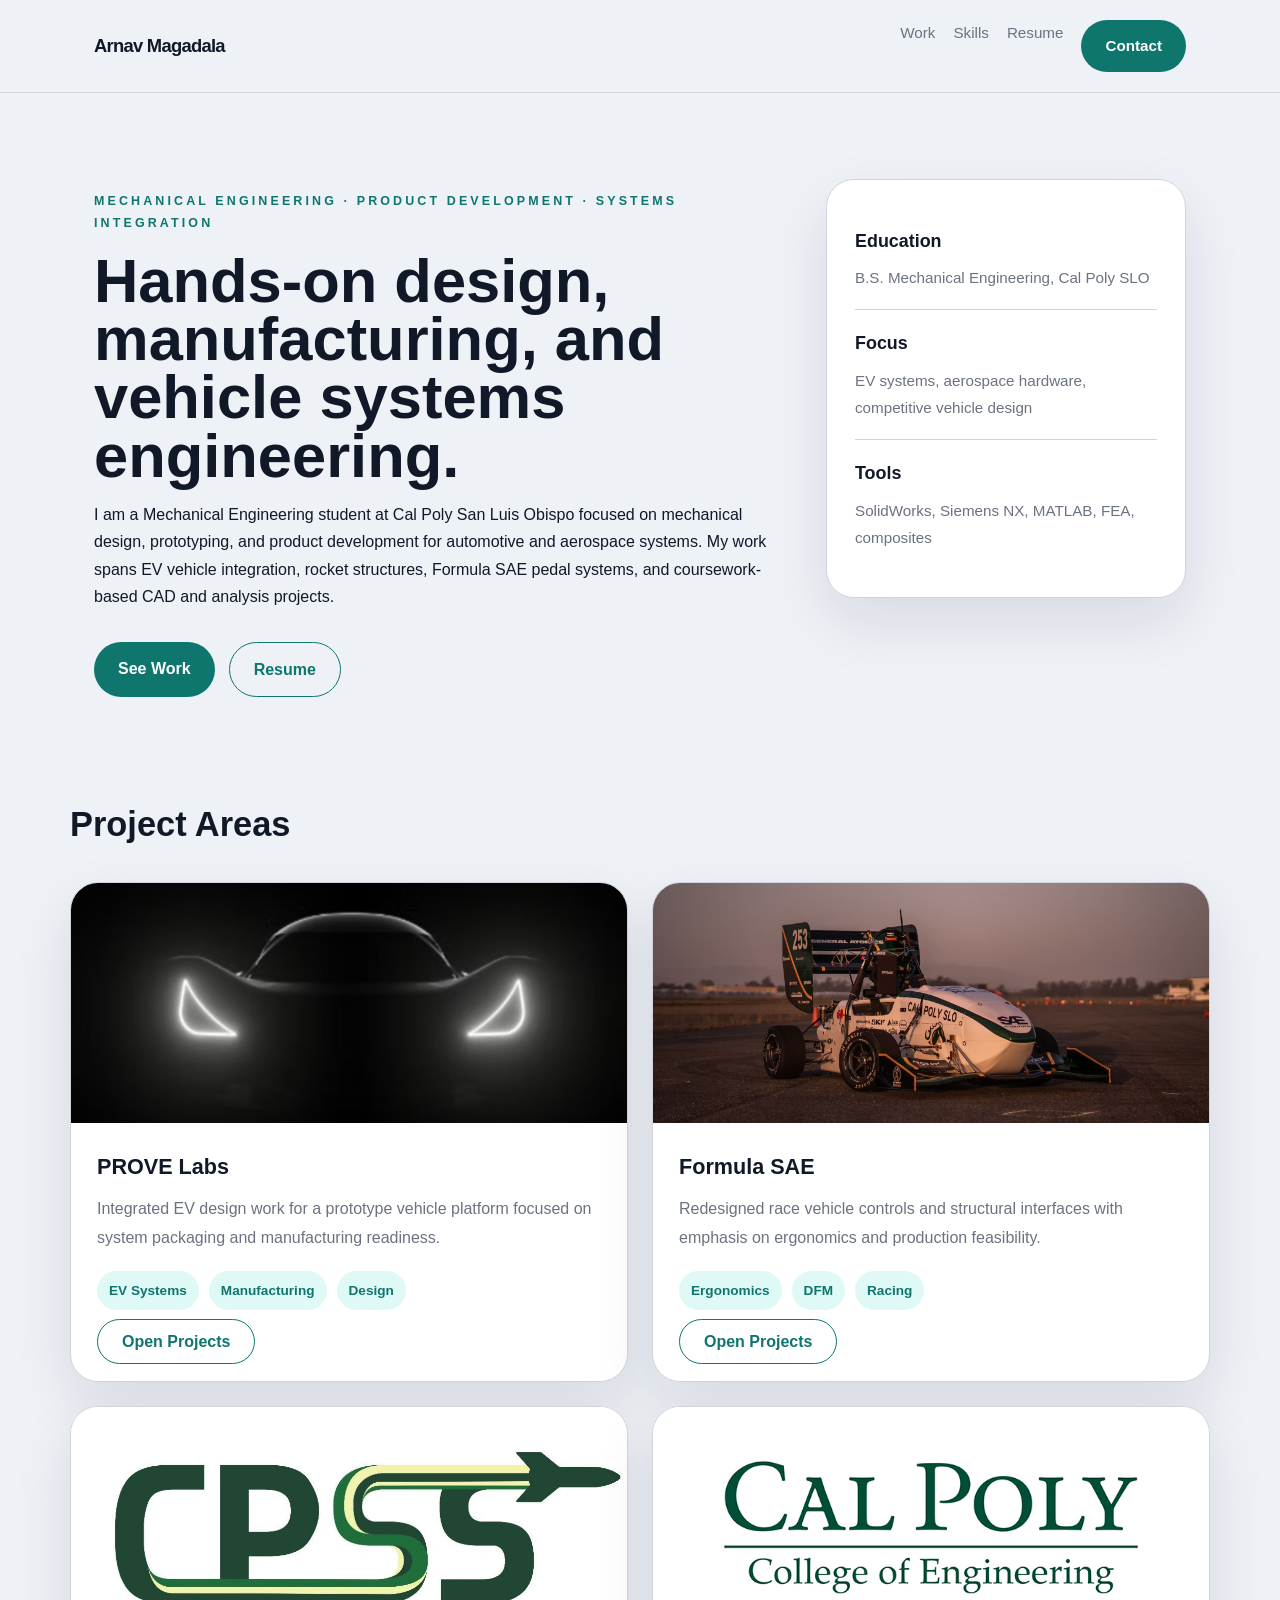
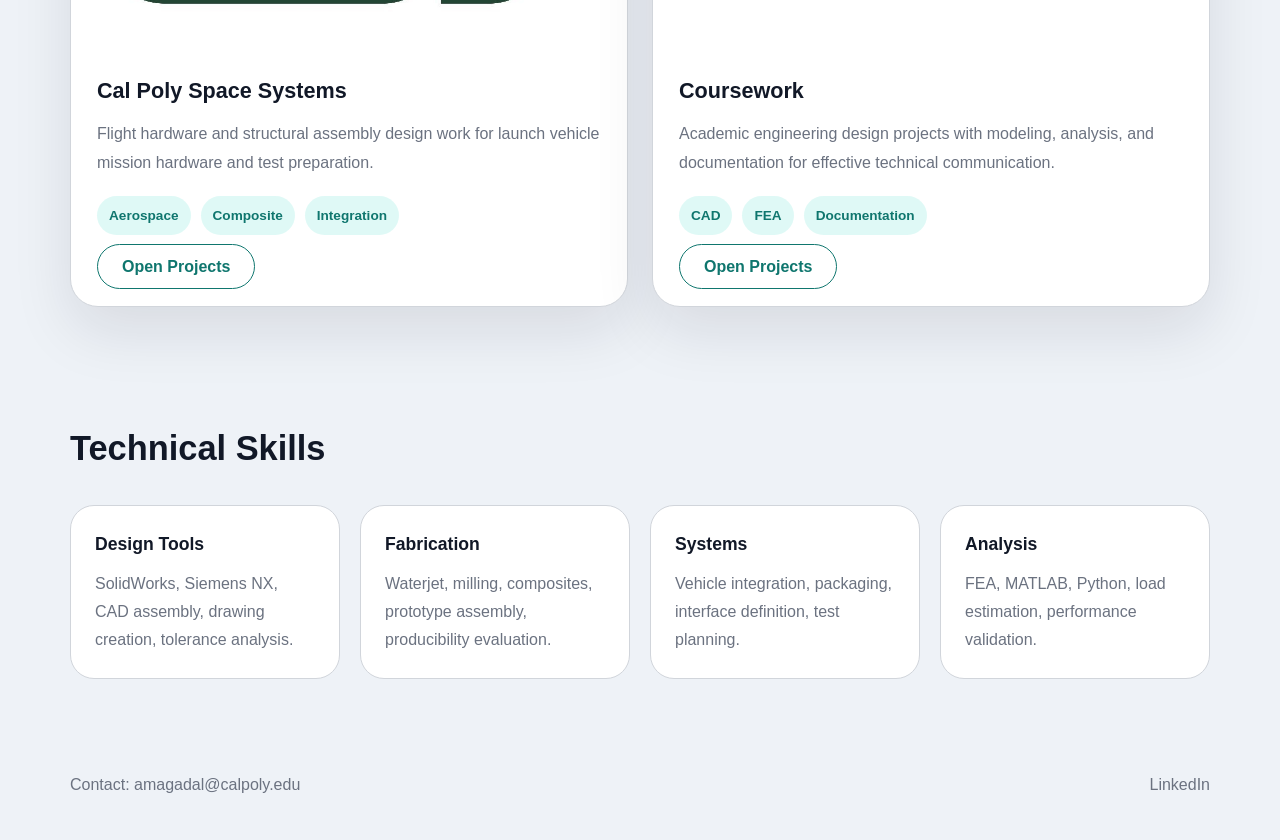
==== index.html @ d02e0f91 "intial commit" ====
<!DOCTYPE html>
<html lang="en">
<head>
  <meta charset="UTF-8" />
  <meta name="viewport" content="width=device-width, initial-scale=1.0" />
  <title>Arnav Magadala | Portfolio</title>
  <style>
    :root {
      --bg: #eef2f7;
      --surface: #ffffff;
      --text: #111827;
      --muted: #6b7280;
      --accent: #0f766e;
      --accent-soft: #2dd4bf;
      --border: #d1d5db;
      --shadow: 0 24px 60px rgba(17, 24, 39, 0.10);
    }
    * { box-sizing: border-box; }
    html { scroll-behavior: smooth; }
    body { margin: 0; font-family: 'Inter', 'Segoe UI', sans-serif; background: var(--bg); color: var(--text); line-height: 1.7; }
    a { color: inherit; text-decoration: none; }
    img { max-width: 100%; display: block; }

    .page { min-height: 100vh; }
    .header { position: sticky; top: 0; z-index: 20; background: rgba(238, 242, 247, 0.98); border-bottom: 1px solid var(--border); }
    .nav-bar { max-width: 1140px; margin: 0 auto; padding: 20px 24px; display: flex; justify-content: space-between; align-items: center; gap: 16px; }
    .brand { font-size: 1.15rem; font-weight: 800; letter-spacing: -0.04em; }
    .nav-links { display: flex; flex-wrap: wrap; gap: 18px; color: var(--muted); font-size: 0.95rem; }
    .nav-links a:hover { color: var(--accent); }

    .hero { max-width: 1140px; margin: 0 auto; padding: 86px 24px 42px; display: grid; grid-template-columns: 1fr 360px; gap: 36px; align-items: start; }
    .eyebrow { text-transform: uppercase; letter-spacing: 0.25em; font-size: 0.78rem; color: var(--accent); font-weight: 800; margin-bottom: 18px; }
    h1 { margin: 0; font-size: clamp(2.8rem, 4.8vw, 5.2rem); line-height: 0.95; }
    .hero-copy p { margin: 24px 0 0; color: var(--muted); font-size: 1.05rem; max-width: 700px; }
    .hero-actions { display: flex; flex-wrap: wrap; gap: 14px; margin-top: 32px; }
    .btn { border-radius: 999px; padding: 13px 24px; font-weight: 700; transition: transform 0.2s ease; }
    .btn.primary { background: var(--accent); color: white; }
    .btn.secondary { background: transparent; color: var(--accent); border: 1px solid var(--accent); }
    .btn:hover { transform: translateY(-1px); }

    .hero-card { background: var(--surface); border: 1px solid var(--border); border-radius: 28px; padding: 28px; box-shadow: var(--shadow); }
    .stat { padding: 18px 0; border-bottom: 1px solid var(--border); }
    .stat:last-child { border-bottom: 0; }
    .stat strong { display: block; font-size: 1.12rem; margin-bottom: 8px; }
    .stat span { color: var(--muted); font-size: 0.95rem; }

    .section { padding: 56px 24px; }
    .container { max-width: 1140px; margin: 0 auto; }
    .section-head { display: flex; justify-content: space-between; gap: 18px; align-items: flex-end; margin-bottom: 28px; }
    .section-head h2 { margin: 0; font-size: 2.15rem; }
    .section-head p { margin: 0; max-width: 700px; color: var(--muted); }

    .cards { display: grid; gap: 24px; grid-template-columns: repeat(2, minmax(0, 1fr)); }
    .card { background: var(--surface); border: 1px solid var(--border); border-radius: 28px; overflow: hidden; box-shadow: var(--shadow); }
    .card img { width: 100%; height: 240px; object-fit: cover; }
    .card-content { padding: 26px; }
    .card-content h3 { margin: 0 0 10px; font-size: 1.35rem; }
    .card-content p { margin: 0 0 18px; color: var(--muted); line-height: 1.8; }
    .tag-row { display: flex; flex-wrap: wrap; gap: 10px; margin-bottom: 18px; }
    .tag { background: rgba(45, 212, 191, 0.15); color: #0f766e; padding: 8px 12px; border-radius: 999px; font-size: 0.85rem; font-weight: 700; }

    .skills-grid { display: grid; gap: 20px; grid-template-columns: repeat(4, minmax(0, 1fr)); margin-top: 20px; }
    .skill-box { background: var(--surface); border: 1px solid var(--border); border-radius: 24px; padding: 24px; }
    .skill-box h3 { margin: 0 0 10px; font-size: 1.1rem; }
    .skill-box p { margin: 0; color: var(--muted); line-height: 1.75; }

    footer { padding: 36px 24px 42px; color: var(--muted); }
    .footer-inner { max-width: 1140px; margin: 0 auto; display: flex; justify-content: space-between; align-items: center; flex-wrap: wrap; gap: 18px; }

    @media(max-width: 980px) { .hero, .cards, .skills-grid { grid-template-columns: 1fr; } .section-head { flex-direction: column; align-items: flex-start; } }
  </style>
</head>
<body class="page">
  <header class="header">
    <div class="nav-bar">
      <a class="brand" href="index.html">Arnav Magadala</a>
      <nav class="nav-links">
        <a href="#work">Work</a>
        <a href="#skills">Skills</a>
        <a href="assets/docs/Arnav_Magadala_Resume.pdf" target="_blank" rel="noopener">Resume</a>
        <a class="btn primary" href="mailto:amagadal@calpoly.edu">Contact</a>
      </nav>
    </div>
  </header>

  <main>
    <section class="hero">
      <div>
        <p class="eyebrow">Mechanical Engineering · Product Development · Systems Integration</p>
        <h1>Hands-on design, manufacturing, and vehicle systems engineering.</h1>
        <p>I am a Mechanical Engineering student at Cal Poly San Luis Obispo focused on mechanical design, prototyping, and product development for automotive and aerospace systems. My work spans EV vehicle integration, rocket structures, Formula SAE pedal systems, and coursework-based CAD and analysis projects.</p>
        <div class="hero-actions">
          <a class="btn primary" href="#work">See Work</a>
          <a class="btn secondary" href="assets/docs/Arnav_Magadala_Resume.pdf" target="_blank" rel="noopener">Resume</a>
        </div>
      </div>
      <aside class="hero-card">
        <div class="stat"><strong>Education</strong><span>B.S. Mechanical Engineering, Cal Poly SLO</span></div>
        <div class="stat"><strong>Focus</strong><span>EV systems, aerospace hardware, competitive vehicle design</span></div>
        <div class="stat"><strong>Tools</strong><span>SolidWorks, Siemens NX, MATLAB, FEA, composites</span></div>
      </aside>
    </section>

    <section id="work" class="section">
      <div class="container">
        <div class="section-head">
          <h2>Project Areas</h2>
          <p><!-- Explore my work across different different technical clubs and my academic coursework. --></p>
        </div>
        <div class="cards">
          <article class="card">
            <img src="assets/images/prove.avif" alt="PROVE Labs project" />
            <div class="card-content">
              <h3>PROVE Labs</h3>
              <p>Integrated EV design work for a prototype vehicle platform focused on system packaging and manufacturing readiness.</p>
              <div class="tag-row"><span class="tag">EV Systems</span><span class="tag">Manufacturing</span><span class="tag">Design</span></div>
              <a class="btn secondary" href="project-pages/prove-labs.html">Open Projects</a>
            </div>
          </article>
          <article class="card">
            <img src="assets/images/car.avif" alt="Formula SAE" />
            <div class="card-content">
              <h3>Formula SAE</h3>
              <p>Redesigned race vehicle controls and structural interfaces with emphasis on ergonomics and production feasibility.</p>
              <div class="tag-row"><span class="tag">Ergonomics</span><span class="tag">DFM</span><span class="tag">Racing</span></div>
              <a class="btn secondary" href="project-pages/formula-sae.html">Open Projects</a>
            </div>
          </article>
          <article class="card">
            <img src="assets/images/CPSS.jpg" alt="Cal Poly Space Systems" />
            <div class="card-content">
              <h3>Cal Poly Space Systems</h3>
              <p>Flight hardware and structural assembly design work for launch vehicle mission hardware and test preparation.</p>
              <div class="tag-row"><span class="tag">Aerospace</span><span class="tag">Composite</span><span class="tag">Integration</span></div>
              <a class="btn secondary" href="project-pages/cpss.html">Open Projects</a>
            </div>
          </article>
          <article class="card">
            <img src="assets/images/CENG-Logo.jpg" alt="Coursework" />
            <div class="card-content">
              <h3>Coursework</h3>
              <p>Academic engineering design projects with modeling, analysis, and documentation for effective technical communication.</p>
              <div class="tag-row"><span class="tag">CAD</span><span class="tag">FEA</span><span class="tag">Documentation</span></div>
              <a class="btn secondary" href="project-pages/coursework.html">Open Projects</a>
            </div>
          </article>
        </div>
      </div>
    </section>

    <section id="skills" class="section">
      <div class="container">
        <div class="section-head">
          <h2>Technical Skills</h2>
          <!-- <p>Critical engineering strengths presented in a crisp, modern format that supports resume-style portfolio content.</p> -->
        </div>
        <div class="skills-grid">
          <div class="skill-box"><h3>Design Tools</h3><p>SolidWorks, Siemens NX, CAD assembly, drawing creation, tolerance analysis.</p></div>
          <div class="skill-box"><h3>Fabrication</h3><p>Waterjet, milling, composites, prototype assembly, producibility evaluation.</p></div>
          <div class="skill-box"><h3>Systems</h3><p>Vehicle integration, packaging, interface definition, test planning.</p></div>
          <div class="skill-box"><h3>Analysis</h3><p>FEA, MATLAB, Python, load estimation, performance validation.</p></div>
        </div>
      </div>
    </section>
  </main>
  <footer>
    <div class="footer-inner">
      <span>Contact: <a href="mailto:amagadal@calpoly.edu">amagadal@calpoly.edu</a></span>
      <span><a href="https://www.linkedin.com/in/Arnav" target="_blank" rel="noopener">LinkedIn</a></span>
    </div>
  </footer>
</body>
</html>
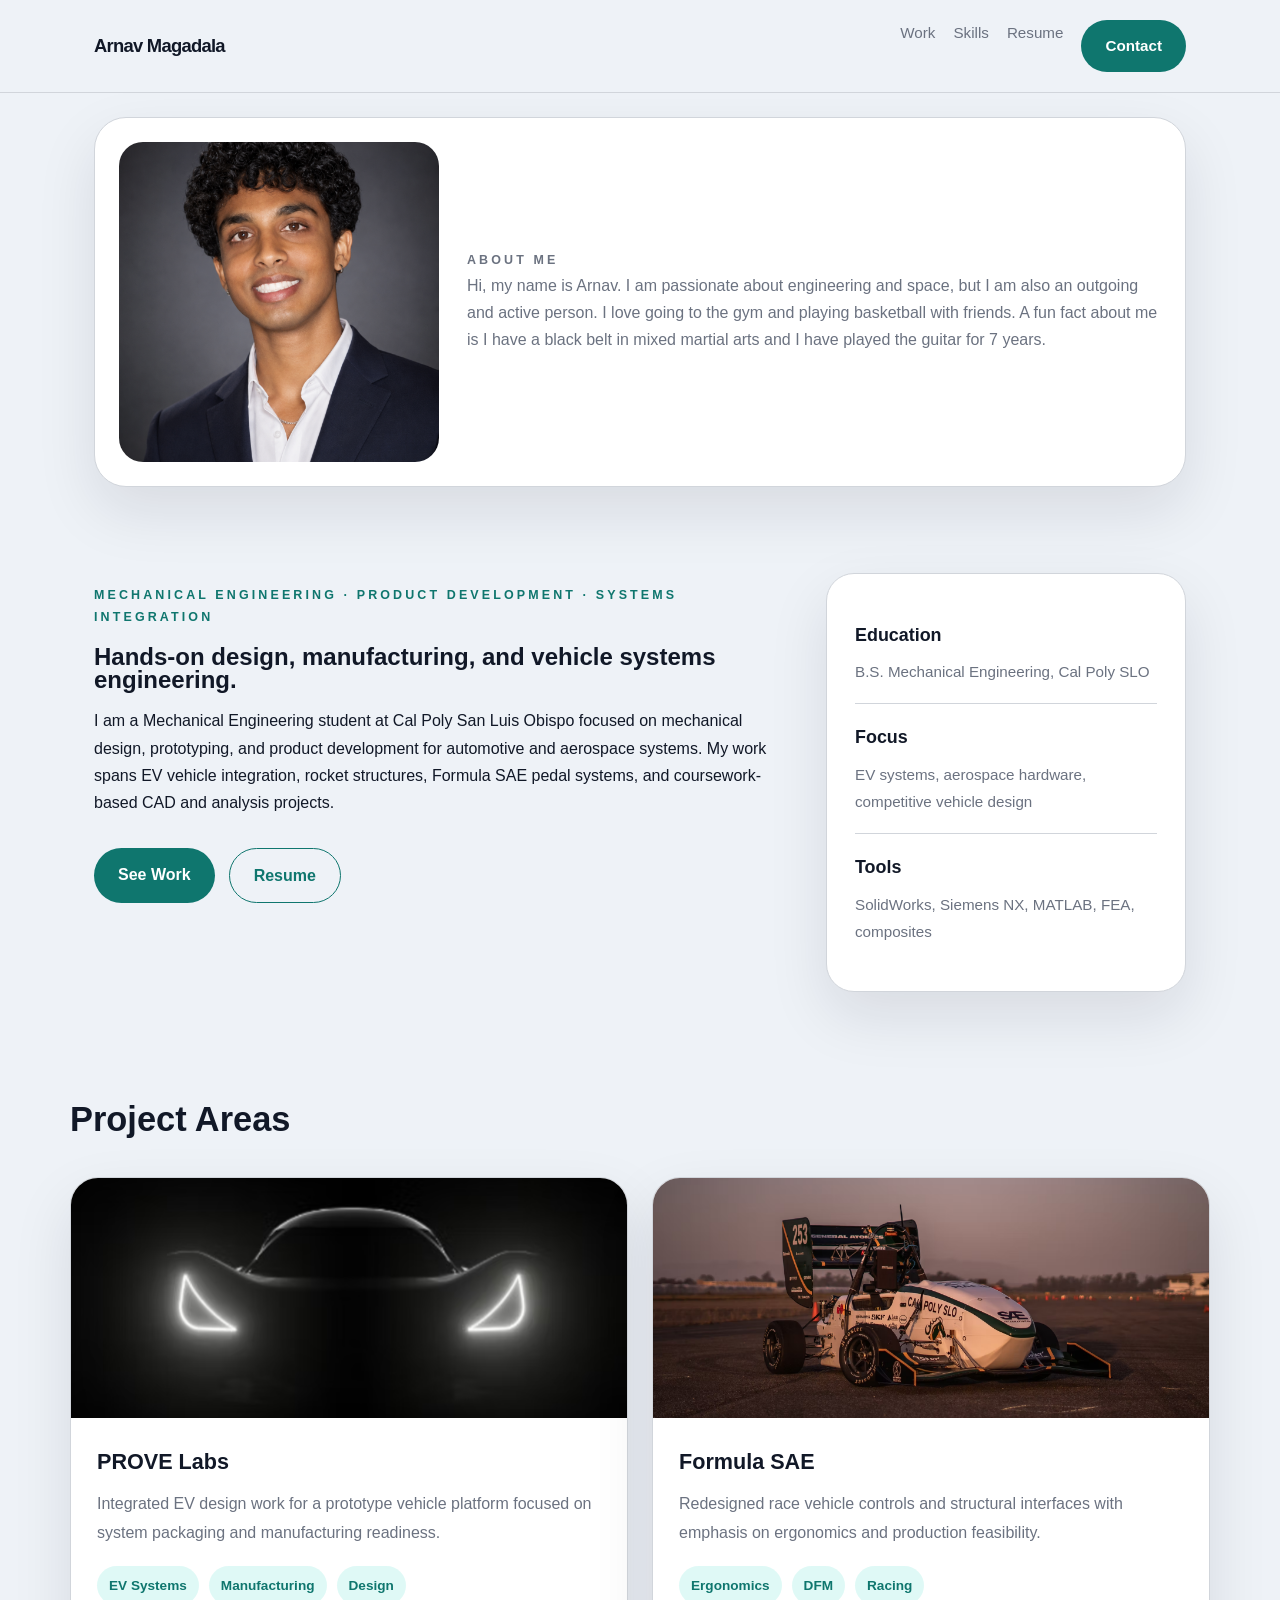
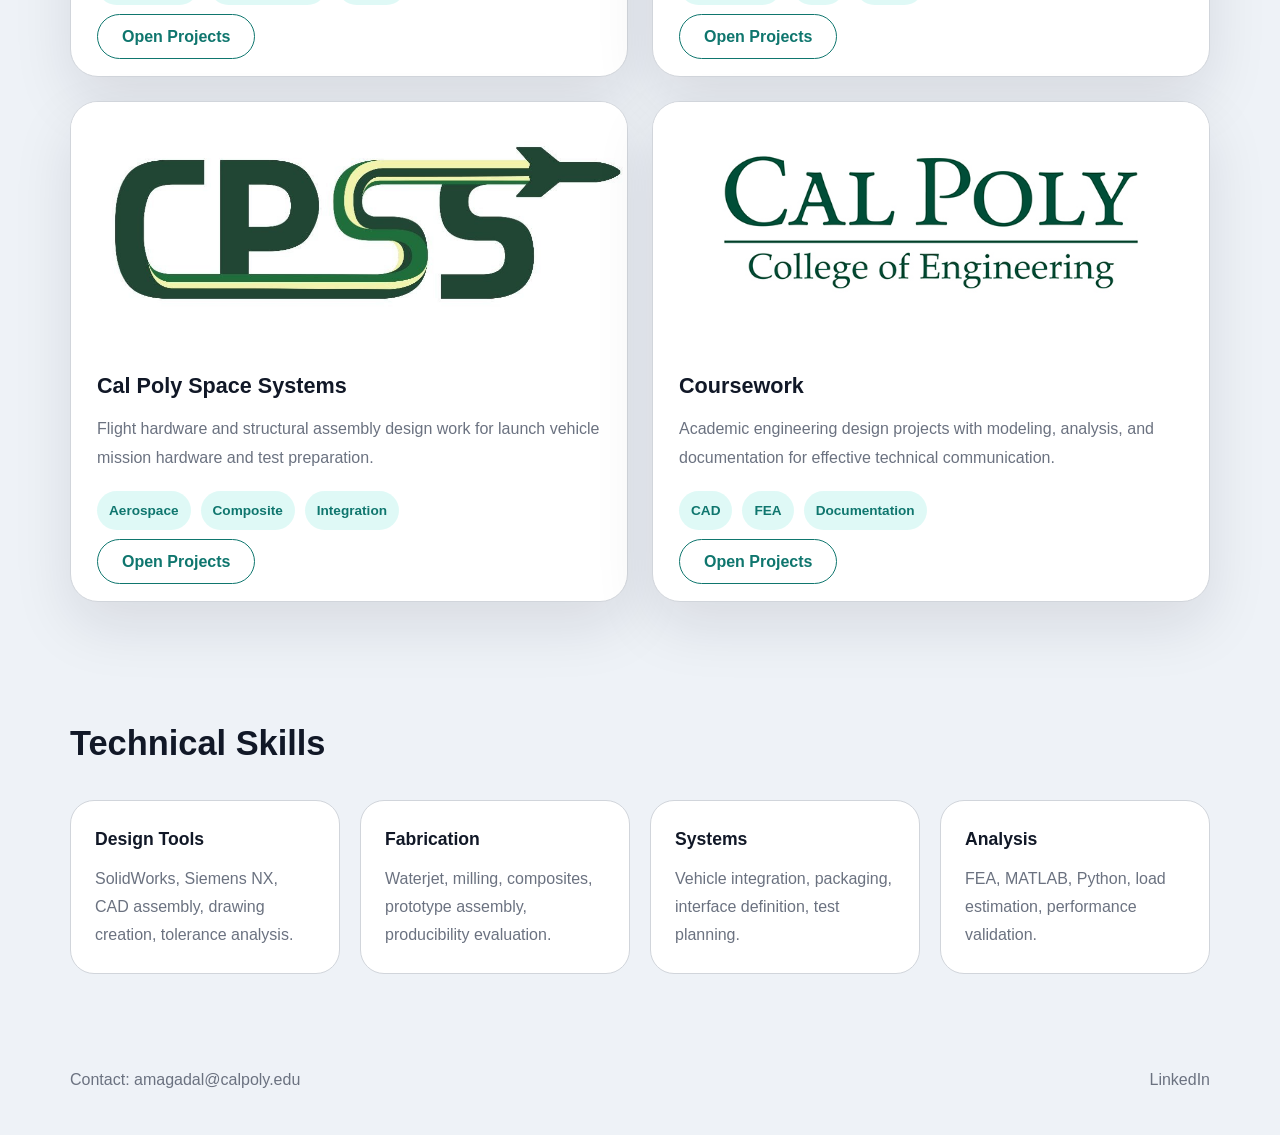
==== commit 5af893f0: "added about me section" ====
--- a/index.html
+++ b/index.html
@@ -30,7 +30,7 @@
 
     .hero { max-width: 1140px; margin: 0 auto; padding: 86px 24px 42px; display: grid; grid-template-columns: 1fr 360px; gap: 36px; align-items: start; }
     .eyebrow { text-transform: uppercase; letter-spacing: 0.25em; font-size: 0.78rem; color: var(--accent); font-weight: 800; margin-bottom: 18px; }
-    h1 { margin: 0; font-size: clamp(2.8rem, 4.8vw, 5.2rem); line-height: 0.95; }
+    h1 { margin: 0; font-size: clamp(4.8vw, 5.2rem); line-height: 0.95; }
     .hero-copy p { margin: 24px 0 0; color: var(--muted); font-size: 1.05rem; max-width: 700px; }
     .hero-actions { display: flex; flex-wrap: wrap; gap: 14px; margin-top: 32px; }
     .btn { border-radius: 999px; padding: 13px 24px; font-weight: 700; transition: transform 0.2s ease; }
@@ -43,6 +43,12 @@
     .stat:last-child { border-bottom: 0; }
     .stat strong { display: block; font-size: 1.12rem; margin-bottom: 8px; }
     .stat span { color: var(--muted); font-size: 0.95rem; }
+
+    .profile-banner { max-width: 1140px; margin: 0 auto; padding: 24px 24px 0; }
+    .profile-banner-inner { display: grid; grid-template-columns: minmax(220px, 320px) 1fr; gap: 28px; align-items: center; background: var(--surface); border: 1px solid var(--border); border-radius: 32px; padding: 24px; box-shadow: var(--shadow); }
+    .profile-banner img { width: 100%; height: 320px; object-fit: cover; border-radius: 24px; }
+    .profile-banner h2 { margin: 0 0 10px; font-size: clamp(1.7rem, 2.4vw, 2.2rem); }
+    .profile-banner p { margin: 0; color: var(--muted); }
 
     .section { padding: 56px 24px; }
     .container { max-width: 1140px; margin: 0 auto; }
@@ -77,13 +83,23 @@
       <nav class="nav-links">
         <a href="#work">Work</a>
         <a href="#skills">Skills</a>
-        <a href="assets/docs/Arnav_Magadala_Resume.pdf" target="_blank" rel="noopener">Resume</a>
+        <a href="assets/docs/RESUME-ARNAV MAGADALA(1).pdf" target="_blank" rel="noopener">Resume</a>
         <a class="btn primary" href="mailto:amagadal@calpoly.edu">Contact</a>
       </nav>
     </div>
   </header>
 
   <main>
+    <section class="profile-banner" aria-label="Profile introduction">
+      <div class="profile-banner-inner">
+        <img src="assets/images/headshot.png" alt="Arnav Magadala" />
+        <div>
+          <p class="eyebrow">About me</p>
+          <p>Hi, my name is Arnav. I am passionate about engineering and space, but I am also an outgoing and active person. I love going to the gym and playing basketball with friends. A fun fact about me is I have a black belt in mixed martial arts and I have played the guitar for 7 years.</p>
+        </div>
+      </div>
+    </section>
+
     <section class="hero">
       <div>
         <p class="eyebrow">Mechanical Engineering · Product Development · Systems Integration</p>
@@ -91,7 +107,7 @@
         <p>I am a Mechanical Engineering student at Cal Poly San Luis Obispo focused on mechanical design, prototyping, and product development for automotive and aerospace systems. My work spans EV vehicle integration, rocket structures, Formula SAE pedal systems, and coursework-based CAD and analysis projects.</p>
         <div class="hero-actions">
           <a class="btn primary" href="#work">See Work</a>
-          <a class="btn secondary" href="assets/docs/Arnav_Magadala_Resume.pdf" target="_blank" rel="noopener">Resume</a>
+          <a class="btn secondary" href="assets/docs/RESUME-ARNAV MAGADALA(1).pdf" target="_blank" rel="noopener">Resume</a>
         </div>
       </div>
       <aside class="hero-card">
@@ -166,7 +182,7 @@
   <footer>
     <div class="footer-inner">
       <span>Contact: <a href="mailto:amagadal@calpoly.edu">amagadal@calpoly.edu</a></span>
-      <span><a href="https://www.linkedin.com/in/Arnav" target="_blank" rel="noopener">LinkedIn</a></span>
+      <span><a href="https://www.linkedin.com/in/arnavmagadala" target="_blank" rel="noopener">LinkedIn</a></span>
     </div>
   </footer>
 </body>
